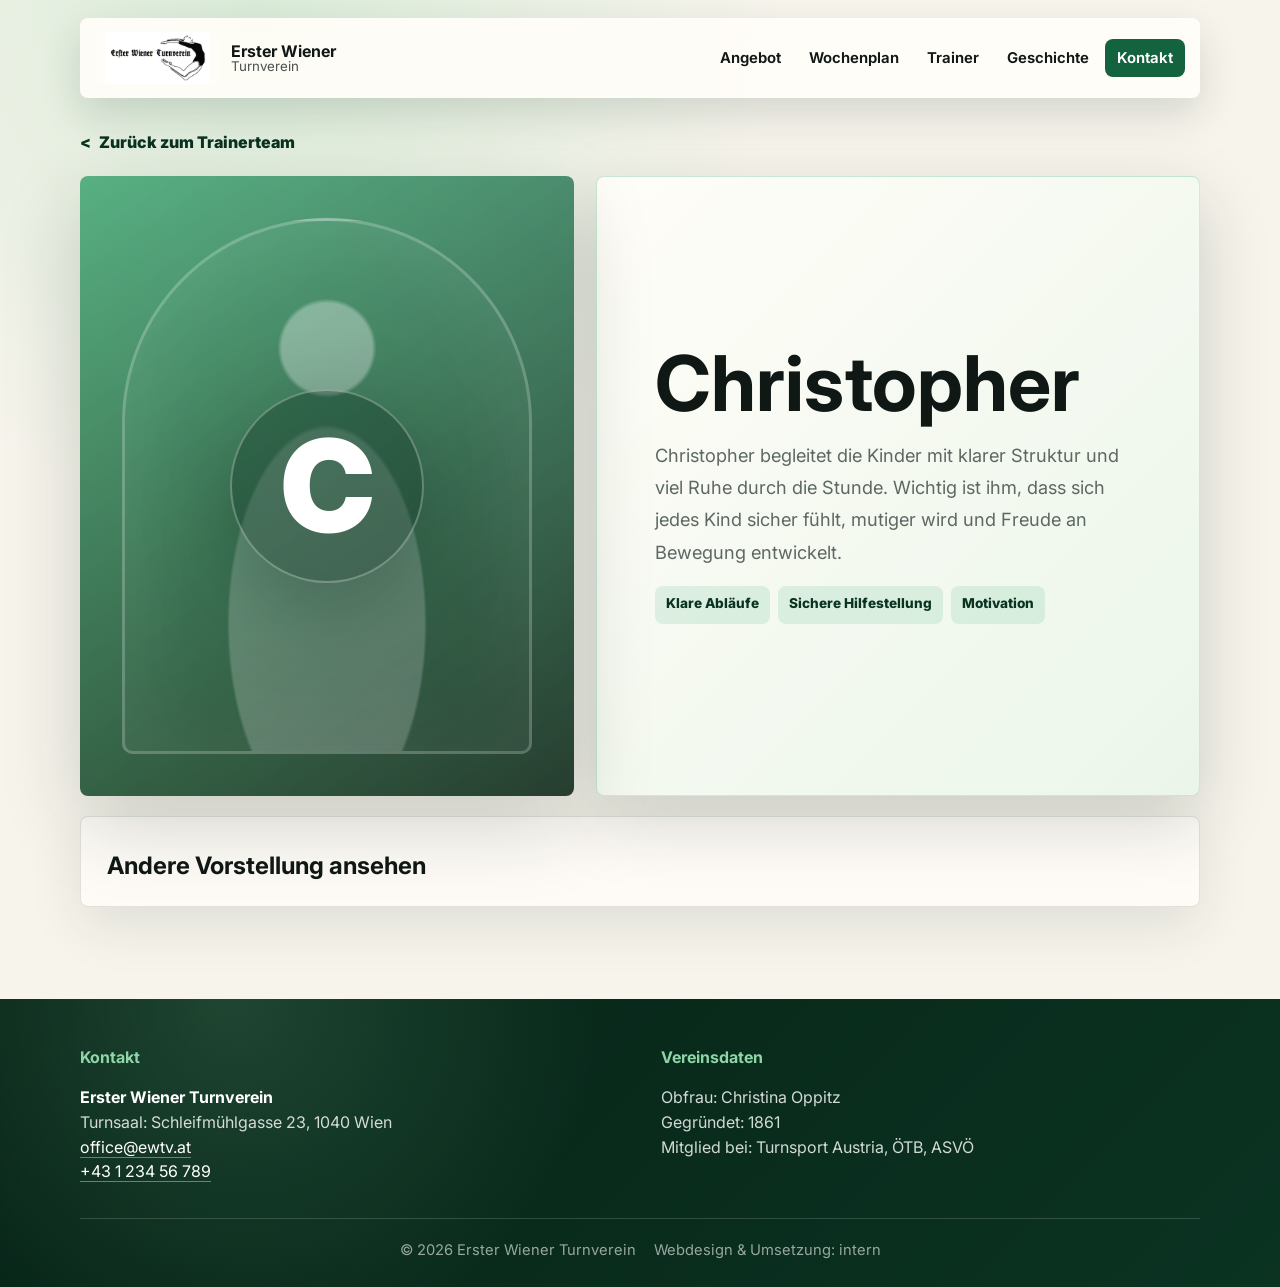
==== trainer.html @ 3a0a61b8 "Add files via upload" ====
<!doctype html>
<html lang="de">
  <head>
    <meta charset="utf-8">
    <meta name="viewport" content="width=device-width, initial-scale=1">
    <meta name="description" content="Trainerinnen und Trainer des Ersten Wiener Turnvereins.">
    <title>Trainerteam | Erster Wiener Turnverein</title>
    <link rel="preconnect" href="https://fonts.googleapis.com">
    <link rel="preconnect" href="https://fonts.gstatic.com" crossorigin>
    <link href="https://fonts.googleapis.com/css2?family=Inter:wght@400;500;600;700;800&display=swap" rel="stylesheet">
    <link rel="stylesheet" href="styles.css">
  </head>
  <body class="trainer-page">
    <header class="site-header is-scrolled" data-header>
      <a class="brand" href="index.html#start" aria-label="Erster Wiener Turnverein Startseite">
        <span class="brand-mark">
          <img src="assets/ewtv-logo.png" alt="" aria-hidden="true">
        </span>
        <span>
          <strong>Erster Wiener</strong>
          <small>Turnverein</small>
        </span>
      </a>
      <button class="menu-toggle" type="button" aria-label="Menü öffnen" aria-expanded="false" data-menu-toggle>
        <span></span>
        <span></span>
      </button>
      <nav class="main-nav" data-nav>
        <a href="index.html#angebot">Angebot</a>
        <a href="index.html#wochenplan">Wochenplan</a>
        <a href="index.html#trainer">Trainer</a>
        <a href="index.html#geschichte">Geschichte</a>
        <a class="nav-contact" href="index.html#kontakt">Kontakt</a>
      </nav>
    </header>

    <main class="trainer-profile-main" data-trainer-profile>
      <a class="back-link reveal" href="index.html#trainer">Zurück zum Trainerteam</a>

      <section class="trainer-profile reveal">
        <div class="trainer-profile-photo trainer-a" data-profile-photo data-initial="C"></div>
        <article class="trainer-profile-card">
          <p class="eyebrow" data-profile-label>Kleinkinder, Kinder & Wettkampfturnen</p>
          <h1 data-profile-name>Christopher</h1>
          <p class="trainer-profile-text" data-profile-text>
            Christopher begleitet die Kinder mit klarer Struktur und viel Ruhe durch die Stunde. Wichtig ist ihm, dass sich jedes Kind sicher fühlt, mutiger wird und Freude an Bewegung entwickelt.
          </p>
          <div class="trainer-focus-list" data-profile-focus>
            <span>Klare Abläufe</span>
            <span>Sichere Hilfestellung</span>
            <span>Motivation</span>
          </div>
        </article>
      </section>

      <section class="trainer-more reveal" aria-label="Andere Trainerinnen und Trainer">
        <div>
          <p class="eyebrow">Team wechseln</p>
          <h2>Andere Vorstellung ansehen</h2>
        </div>
        <div class="trainer-switcher trainer-switcher-links" data-profile-switcher></div>
      </section>
    </main>

    <footer class="site-footer">
      <div class="footer-inner">
        <div class="footer-column">
          <h2>Kontakt</h2>
          <p>
            <strong>Erster Wiener Turnverein</strong><br>
            Turnsaal: Schleifmühlgasse 23, 1040 Wien<br>
            <a href="mailto:office@ewtv.at">office@ewtv.at</a><br>
            <a href="tel:+43123456789">+43 1 234 56 789</a>
          </p>
        </div>
        <div class="footer-column">
          <h2>Vereinsdaten</h2>
          <p>
            Obfrau: Christina Oppitz<br>
            Gegründet: 1861<br>
            Mitglied bei: Turnsport Austria, ÖTB, ASVÖ
          </p>
        </div>
      </div>
      <div class="footer-bottom">
        <span>© 2026 Erster Wiener Turnverein</span>
        <span>Webdesign & Umsetzung: intern</span>
      </div>
    </footer>

    <script src="script.js"></script>
  </body>
</html>
---- styles.css ----
:root {
  --green-950: #062316;
  --green-850: #0b3322;
  --green-700: #14633f;
  --green-500: #1e9b63;
  --green-300: #8ed6a7;
  --cream: #f7f4ec;
  --paper: #fffdf8;
  --ink: #101816;
  --muted: #5d6864;
  --line: rgba(16, 24, 22, 0.12);
  --shadow: 0 24px 70px rgba(6, 35, 22, 0.18);
}

* {
  box-sizing: border-box;
}

html {
  scroll-behavior: smooth;
}

body {
  margin: 0;
  font-family: "Inter", Arial, sans-serif;
  color: var(--ink);
  background: var(--cream);
}

img {
  max-width: 100%;
  display: block;
}

a {
  color: inherit;
  text-decoration: none;
}

button {
  font: inherit;
}

.site-header {
  position: fixed;
  top: 18px;
  left: 50%;
  z-index: 20;
  width: min(1120px, calc(100% - 32px));
  transform: translateX(-50%);
  display: flex;
  align-items: center;
  justify-content: space-between;
  gap: 24px;
  padding: 12px 14px;
  color: #fff;
  background: rgba(6, 35, 22, 0.35);
  border: 1px solid rgba(255, 255, 255, 0.18);
  border-radius: 8px;
  backdrop-filter: blur(18px);
  transition: background 240ms ease, box-shadow 240ms ease;
}

.site-header.is-scrolled {
  color: var(--ink);
  background: rgba(255, 253, 248, 0.92);
  box-shadow: 0 16px 40px rgba(6, 35, 22, 0.14);
}

.brand {
  display: inline-flex;
  align-items: center;
  gap: 12px;
  min-width: 260px;
}

.brand-mark {
  display: inline-flex;
  align-items: center;
  justify-content: center;
  width: 124px;
  height: 54px;
  padding: 7px 10px;
  background: rgba(255, 253, 248, 0.95);
  border-radius: 8px;
}

.brand-mark img {
  display: block;
  width: 100%;
  height: auto;
}

.brand strong,
.brand small {
  display: block;
  line-height: 1.05;
}

.brand small {
  opacity: 0.75;
}

.main-nav {
  display: flex;
  align-items: center;
  gap: 4px;
}

.main-nav a {
  padding: 10px 12px;
  border-radius: 8px;
  font-size: 0.93rem;
  font-weight: 650;
  transition: background 180ms ease;
}

.main-nav a:hover {
  background: rgba(30, 155, 99, 0.16);
}

.main-nav .nav-contact {
  color: #fff;
  background: var(--green-700);
}

.menu-toggle {
  display: none;
}

.hero {
  position: relative;
  min-height: 92vh;
  isolation: isolate;
  overflow: hidden;
}

.hero img {
  position: absolute;
  inset: 0;
  z-index: -3;
  width: 100%;
  height: 100%;
  object-fit: cover;
}

.hero-shade {
  position: absolute;
  inset: 0;
  z-index: -2;
  background:
    linear-gradient(90deg, rgba(3, 18, 12, 0.86) 0%, rgba(3, 18, 12, 0.5) 35%, rgba(3, 18, 12, 0.12) 72%),
    linear-gradient(0deg, rgba(6, 35, 22, 0.55) 0%, rgba(6, 35, 22, 0) 45%);
}

.hero-content {
  width: min(1120px, calc(100% - 32px));
  margin: 0 auto;
  padding: 190px 0 180px;
  color: #fff;
}

.eyebrow {
  display: none;
  margin: 0 0 14px;
  color: var(--green-300);
  font-size: 0.82rem;
  font-weight: 800;
  letter-spacing: 0;
  text-transform: uppercase;
}

.hero h1 {
  width: min(780px, 100%);
  margin: 0;
  font-size: clamp(3.5rem, 8vw, 7.6rem);
  line-height: 0.9;
  letter-spacing: 0;
}

.hero-copy {
  width: min(620px, 100%);
  margin: 28px 0 0;
  color: rgba(255, 255, 255, 0.86);
  font-size: clamp(1.08rem, 2vw, 1.28rem);
  line-height: 1.6;
}

.hero-actions {
  display: flex;
  flex-wrap: wrap;
  gap: 12px;
  margin-top: 34px;
}

.button {
  display: inline-flex;
  align-items: center;
  justify-content: center;
  min-height: 48px;
  padding: 0 18px;
  border-radius: 8px;
  font-weight: 800;
  transition: transform 180ms ease, box-shadow 180ms ease, background 180ms ease;
}

.button:hover {
  transform: translateY(-2px);
}

.button.primary {
  color: #fff;
  background: var(--green-500);
  box-shadow: 0 14px 38px rgba(30, 155, 99, 0.3);
}

.button.secondary {
  color: #fff;
  background: rgba(255, 255, 255, 0.14);
  border: 1px solid rgba(255, 255, 255, 0.24);
}

.capacity-card {
  position: absolute;
  right: max(24px, calc((100vw - 1120px) / 2));
  bottom: 110px;
  width: min(360px, calc(100% - 48px));
  padding: 22px;
  color: #fff;
  background: rgba(6, 35, 22, 0.78);
  border: 1px solid rgba(255, 255, 255, 0.18);
  border-radius: 8px;
  box-shadow: var(--shadow);
  backdrop-filter: blur(16px);
}

.capacity-card strong {
  display: block;
  margin-bottom: 8px;
  font-size: 1.1rem;
}

.capacity-card p {
  margin: 0;
  color: rgba(255, 255, 255, 0.78);
  line-height: 1.5;
}

.status-dot {
  display: inline-block;
  width: 10px;
  height: 10px;
  margin-right: 8px;
  background: #ffcf5a;
  border-radius: 50%;
  box-shadow: 0 0 0 8px rgba(255, 207, 90, 0.16);
  animation: statusPulse 1400ms ease-in-out infinite;
}

@keyframes statusPulse {
  0%,
  100% {
    transform: scale(1);
    box-shadow: 0 0 0 7px rgba(255, 207, 90, 0.14);
  }
  50% {
    transform: scale(1.32);
    box-shadow: 0 0 0 13px rgba(255, 207, 90, 0.04);
  }
}

.intro-band {
  position: relative;
  margin-top: -76px;
  z-index: 2;
}

.intro-grid {
  width: min(1120px, calc(100% - 32px));
  margin: 0 auto;
  display: grid;
  grid-template-columns: repeat(3, 1fr);
  gap: 16px;
}

.intro-panel,
.offer-card,
.trainer-card,
.contact-card {
  border: 1px solid var(--line);
  border-radius: 8px;
  background: rgba(255, 253, 248, 0.94);
  box-shadow: var(--shadow);
}

.intro-panel {
  padding: 24px;
  transition: transform 220ms ease, box-shadow 220ms ease;
}

.intro-panel:hover {
  transform: translateY(-6px);
  box-shadow: 0 28px 80px rgba(6, 35, 22, 0.22);
}

.intro-panel span {
  color: var(--green-500);
  font-weight: 800;
}

.intro-panel h2,
.offer-card h3,
.trainer-card h3 {
  margin: 10px 0;
}

.intro-panel p,
.offer-card p,
.trainer-card p,
.section-heading p,
.story-content p,
.contact-card p {
  color: var(--muted);
  line-height: 1.65;
}

.section {
  width: min(1120px, calc(100% - 32px));
  margin: 0 auto;
  padding: 110px 0 0;
}

.section.overlap {
  padding-top: 130px;
}

.section-heading {
  width: min(680px, 100%);
  margin-bottom: 34px;
}

.section-heading h2,
.story-content h2,
.contact-card h2 {
  margin: 0;
  font-size: clamp(2rem, 4vw, 4.2rem);
  line-height: 1;
  letter-spacing: 0;
}

.program-explorer {
  display: grid;
  grid-template-columns: 280px 1fr;
  gap: 16px;
  align-items: stretch;
}

.program-tabs {
  display: grid;
  gap: 10px;
  align-content: start;
}

.program-tabs button,
.schedule-tools button,
.contact-picker button {
  min-height: 46px;
  padding: 0 14px;
  color: var(--ink);
  cursor: pointer;
  background: rgba(255, 253, 248, 0.78);
  border: 1px solid var(--line);
  border-radius: 8px;
  font-weight: 800;
  text-align: left;
  transition: transform 180ms ease, background 180ms ease, color 180ms ease, border-color 180ms ease;
}

.program-tabs button:hover,
.schedule-tools button:hover,
.contact-picker button:hover {
  transform: translateY(-2px);
  border-color: rgba(30, 155, 99, 0.38);
}

.program-tabs button.is-active,
.schedule-tools button.is-active,
.contact-picker button.is-active {
  color: #fff;
  background: var(--green-700);
  border-color: var(--green-700);
}

.program-stage {
  position: relative;
  min-height: 380px;
  padding: 28px;
  overflow: hidden;
  border: 1px solid var(--line);
  border-radius: 8px;
  background:
    linear-gradient(135deg, rgba(255, 253, 248, 0.96), rgba(142, 214, 167, 0.18)),
    var(--paper);
  box-shadow: var(--shadow);
}

.program-stage::after {
  content: "";
  position: absolute;
  right: -80px;
  bottom: -90px;
  width: 230px;
  height: 230px;
  background: radial-gradient(circle, rgba(30, 155, 99, 0.18), rgba(30, 155, 99, 0));
}

.program-panel {
  position: relative;
  z-index: 1;
  display: none;
  grid-template-columns: 64px 1fr;
  gap: 24px;
  opacity: 0;
  transform: translateX(18px);
}

.program-panel.is-active {
  display: grid;
  animation: panelIn 320ms ease forwards;
}

.program-panel h3 {
  margin: 12px 0;
  font-size: clamp(1.8rem, 4vw, 3.6rem);
  line-height: 1;
}

.program-panel p:not(.pill),
.program-panel li {
  color: var(--muted);
  line-height: 1.65;
}

.program-panel ul {
  display: grid;
  gap: 10px;
  margin: 20px 0 0;
  padding: 0;
  list-style: none;
}

.program-panel li {
  position: relative;
  padding-left: 24px;
}

.program-panel li::before {
  content: "";
  position: absolute;
  left: 0;
  top: 0.72em;
  width: 9px;
  height: 9px;
  background: var(--green-500);
  border-radius: 50%;
}

@keyframes panelIn {
  to {
    opacity: 1;
    transform: translateX(0);
  }
}

.card-top {
  display: flex;
  align-items: center;
  justify-content: space-between;
  gap: 12px;
}

.icon {
  display: grid;
  place-items: center;
  width: 42px;
  height: 42px;
  color: #fff;
  background: var(--green-700);
  border-radius: 8px;
  font-weight: 800;
}

.pill {
  display: inline-flex;
  margin: 0;
  padding: 7px 10px;
  color: var(--green-850);
  background: rgba(142, 214, 167, 0.28);
  border: 1px solid rgba(20, 99, 63, 0.18);
  border-radius: 999px;
  font-size: 0.8rem;
  font-weight: 800;
}

.schedule-section {
  width: 100%;
  padding-inline: max(16px, calc((100vw - 1120px) / 2));
  padding-bottom: 100px;
  background:
    linear-gradient(180deg, rgba(247, 244, 236, 0) 0%, var(--green-950) 18%),
    var(--green-950);
  color: #fff;
}

.finder-section {
  padding-bottom: 100px;
}

.finder,
.apparatus-lab,
.timeline {
  border: 1px solid var(--line);
  border-radius: 8px;
  background: var(--paper);
  box-shadow: var(--shadow);
}

.finder {
  display: grid;
  grid-template-columns: minmax(0, 0.9fr) minmax(320px, 1.1fr);
  gap: 0;
  overflow: hidden;
}

.finder-controls {
  position: relative;
  display: grid;
  grid-template-rows: auto 1fr;
  gap: 18px;
  min-height: 430px;
  padding: 30px;
  background: linear-gradient(145deg, rgba(142, 214, 167, 0.22), rgba(255, 253, 248, 0.78));
  overflow: hidden;
}

.quiz-progress {
  position: relative;
  z-index: 4;
  display: inline-flex;
  justify-self: center;
  gap: 7px;
  align-items: center;
  width: fit-content;
  max-width: 100%;
  min-height: 48px;
  padding: 6px 8px;
  background: rgba(255, 253, 248, 0.72);
  border: 1px solid rgba(20, 99, 63, 0.14);
  border-radius: 999px;
  box-shadow: inset 0 1px 0 rgba(255, 255, 255, 0.72), 0 14px 32px rgba(6, 35, 22, 0.08);
}

.quiz-progress span {
  position: relative;
  display: inline-flex;
  align-items: center;
  justify-content: center;
  gap: 8px;
  min-height: 36px;
  padding: 0 14px 0 8px;
  color: rgba(16, 24, 22, 0.58);
  background: transparent;
  border-radius: 999px;
  font-size: 0.72rem;
  font-weight: 900;
  text-align: center;
  transition: background 180ms ease, color 180ms ease;
}

.quiz-progress b {
  position: relative;
  z-index: 1;
  display: flex;
  align-items: center;
  justify-content: center;
  flex: 0 0 auto;
  width: 28px;
  height: 28px;
  color: var(--green-900);
  background: #fffdf8;
  border: 1px solid rgba(20, 99, 63, 0.12);
  border-radius: 50%;
  box-shadow: 0 8px 18px rgba(6, 35, 22, 0.08);
  font-size: 0.76rem;
}

.quiz-progress small {
  font-size: inherit;
  line-height: 1;
  white-space: nowrap;
}

.quiz-progress span.is-active {
  color: var(--green-900);
  background: rgba(142, 214, 167, 0.2);
}

.quiz-progress span.is-active b {
  color: #fff;
  background: var(--green-700);
  border-color: rgba(142, 214, 167, 0.8);
}

.quiz-progress span.is-done {
  color: var(--green-900);
  background: rgba(142, 214, 167, 0.1);
}

.quiz-progress span.is-done b {
  color: #fff;
  background: var(--green-500);
  border-color: rgba(142, 214, 167, 0.72);
}

.finder-controls label,
.quiz-block {
  display: grid;
  align-content: center;
  gap: 12px;
  font-weight: 800;
}

.quiz-block {
  grid-area: 2 / 1;
  opacity: 0;
  pointer-events: none;
  transform: translateX(42px);
  transition: opacity 260ms ease, transform 260ms ease;
}

.quiz-block.is-active {
  opacity: 1;
  pointer-events: auto;
  transform: translateX(0);
}

.quiz-block.is-complete {
  transform: translateX(-42px);
}

.quiz-block h3 {
  margin: 0;
  font-size: 1rem;
}

.finder-controls input[type="range"] {
  width: 100%;
  accent-color: var(--green-700);
}

.finder-controls output {
  display: inline-flex;
  width: fit-content;
  padding: 9px 12px;
  color: #fff;
  background: var(--green-700);
  border-radius: 8px;
  font-weight: 800;
}

.goal-buttons,
.quiz-options {
  display: grid;
  gap: 10px;
}

.goal-buttons button,
.quiz-options button,
.quiz-next,
.timeline-controls button {
  min-height: 44px;
  padding: 0 14px;
  color: var(--ink);
  cursor: pointer;
  background: rgba(255, 253, 248, 0.82);
  border: 1px solid var(--line);
  border-radius: 8px;
  font-weight: 800;
  text-align: left;
  transition: transform 180ms ease, background 180ms ease, color 180ms ease;
}

.goal-buttons button:hover,
.quiz-options button:hover,
.quiz-next:hover,
.timeline-controls button:hover {
  transform: translateY(-2px);
}

.goal-buttons button.is-active,
.quiz-options button.is-active,
.timeline-controls button.is-active {
  color: #fff;
  background: var(--green-700);
}

.quiz-next {
  justify-self: start;
  min-width: 132px;
  color: #fff;
  background: var(--green-700);
  border-color: rgba(20, 99, 63, 0.18);
}

.quiz-next:disabled {
  color: rgba(16, 24, 22, 0.42);
  cursor: not-allowed;
  background: rgba(255, 253, 248, 0.54);
  transform: none;
}

.finder-result {
  position: relative;
  display: grid;
  align-content: center;
  gap: 14px;
  min-height: 360px;
  padding: 38px;
  overflow: hidden;
}

.finder-result > :not(.finder-placeholder) {
  opacity: 0;
  pointer-events: none;
  transition: opacity 220ms ease;
}

.finder-result.is-complete > :not(.finder-placeholder) {
  opacity: 1;
  pointer-events: auto;
}

.finder-placeholder {
  position: relative;
  z-index: 2;
  display: grid;
  gap: 8px;
}

.finder-placeholder strong {
  font-size: clamp(1.7rem, 3vw, 2.8rem);
  line-height: 1;
}

.finder-placeholder span {
  color: var(--muted);
  font-size: 1.05rem;
  line-height: 1.5;
}

.finder-result.is-complete .finder-placeholder {
  display: none;
}

.finder-result::after {
  content: "";
  position: absolute;
  right: -64px;
  bottom: -74px;
  width: 210px;
  height: 210px;
  background: conic-gradient(from 90deg, rgba(30, 155, 99, 0.28), rgba(142, 214, 167, 0), rgba(30, 155, 99, 0.18));
  border-radius: 50%;
  animation: slowSpin 12s linear infinite;
}

.finder-result h3,
.apparatus-detail h3,
.timeline-panel h3 {
  position: relative;
  z-index: 1;
  margin: 0;
  font-size: clamp(2rem, 4vw, 4rem);
  line-height: 1;
}

.finder-result h3 {
  max-width: 100%;
  font-size: clamp(2rem, 3.2vw, 3.25rem);
  line-height: 1.05;
  hyphens: auto;
  overflow-wrap: anywhere;
}

.finder-result p:not(.eyebrow),
.apparatus-detail p:not(.eyebrow),
.timeline-panel p {
  position: relative;
  z-index: 1;
  color: var(--muted);
  line-height: 1.65;
}

.finder-extra {
  padding: 14px 16px;
  border: 1px solid rgba(30, 155, 99, 0.18);
  border-radius: 8px;
  background: rgba(142, 214, 167, 0.16);
  font-weight: 750;
}

.finder-result .button {
  position: relative;
  z-index: 1;
  width: fit-content;
}

.button.secondary.quiz-restart {
  position: absolute;
  left: 50%;
  top: 50%;
  z-index: 3;
  color: var(--green-900);
  cursor: pointer;
  background: rgba(142, 214, 167, 0.18);
  border: 1px solid rgba(20, 99, 63, 0.24);
  box-shadow: none;
  opacity: 0;
  pointer-events: none;
  transform: translate(-50%, -50%);
}

.button.secondary.quiz-restart:hover {
  color: #fff;
  background: var(--green-700);
  transform: translate(-50%, calc(-50% - 2px));
}

.finder-controls.is-complete .quiz-restart {
  opacity: 1;
  pointer-events: auto;
}

.finder-result .button[hidden] {
  display: none !important;
}

@keyframes slowSpin {
  to {
    transform: rotate(360deg);
  }
}

.schedule-section .section-heading {
  padding-top: 70px;
}

.schedule-section .section-heading p {
  color: rgba(255, 255, 255, 0.72);
}

.schedule {
  display: grid;
  gap: 16px;
  padding: 28px;
  overflow: hidden;
  border: 1px solid rgba(142, 214, 167, 0.2);
  border-radius: 8px;
  background: rgba(247, 244, 236, 0.08);
  box-shadow: inset 0 1px 0 rgba(255, 255, 255, 0.06);
}

.schedule-tools {
  display: grid;
  grid-template-columns: repeat(5, minmax(92px, 1fr));
  gap: 14px;
  margin: -10px 0 26px;
}

.schedule-tools button {
  min-height: 104px;
  color: rgba(255, 255, 255, 0.84);
  background: rgba(255, 255, 255, 0.08);
  border-color: rgba(142, 214, 167, 0.22);
  border-radius: 8px;
  font-size: clamp(1.25rem, 3vw, 2rem);
  font-weight: 900;
}

.schedule-tools button.is-active {
  color: #fff;
  background: var(--green-700);
  border-color: var(--green-300);
  box-shadow: 0 20px 54px rgba(0, 0, 0, 0.22);
}

.schedule-row {
  display: grid;
  grid-template-columns: minmax(160px, 0.8fr) minmax(220px, 1.5fr) auto;
  gap: 24px;
  align-items: center;
  width: 100%;
  padding: 24px 34px;
  color: var(--ink);
  text-align: left;
  cursor: pointer;
  background: rgba(255, 253, 248, 0.96);
  border: 0;
  border-left: 10px solid var(--green-300);
  border-radius: 8px;
  transition: background 180ms ease, transform 180ms ease, opacity 180ms ease;
}

.schedule-row:hover,
.schedule-row.is-selected {
  transform: translateX(6px);
  background: #fff;
  box-shadow: 0 20px 58px rgba(0, 0, 0, 0.18);
}

.schedule-row.is-hidden {
  display: none;
}

.schedule-time {
  color: var(--green-700);
  font-size: clamp(1.25rem, 3vw, 2rem);
  font-weight: 900;
}

.schedule-name {
  color: var(--ink);
  font-size: clamp(1.05rem, 2.3vw, 1.55rem);
  font-weight: 750;
}

.schedule-place {
  padding: 10px 14px;
  color: var(--green-950);
  background: rgba(6, 35, 22, 0.08);
  border-radius: 999px;
  font-weight: 900;
  white-space: nowrap;
}

.schedule-empty {
  padding: 34px;
  color: rgba(255, 255, 255, 0.78);
  text-align: center;
  border: 1px dashed rgba(142, 214, 167, 0.34);
  border-radius: 8px;
}

.schedule-empty.is-hidden {
  display: none;
}

.schedule-note {
  min-height: 58px;
  margin: 18px 0 0;
  padding: 18px 20px;
  color: rgba(255, 255, 255, 0.84);
  background: rgba(255, 255, 255, 0.08);
  border: 1px solid rgba(255, 255, 255, 0.14);
  border-radius: 8px;
}

.trainers {
  padding-bottom: 80px;
}

.apparatus-section {
  padding-bottom: 40px;
}

.apparatus-lab {
  display: grid;
  grid-template-columns: 1fr 1fr;
  min-height: 760px;
  overflow: hidden;
}

.apparatus-board {
  display: grid;
  grid-template-columns: 1fr 1fr;
  grid-template-rows: repeat(3, minmax(0, 1fr));
  background:
    linear-gradient(135deg, rgba(6, 35, 22, 0.94), rgba(20, 99, 63, 0.9)),
    var(--green-850);
}

.apparatus-item {
  position: relative;
  display: grid;
  place-items: center;
  min-height: 0;
  color: #fff;
  cursor: pointer;
  background: transparent;
  border: 1px solid rgba(255, 255, 255, 0.12);
  overflow: hidden;
  font-size: 1.1rem;
  font-weight: 800;
}

.apparatus-item::before {
  content: "";
  position: absolute;
  inset: 24px;
  border: 2px solid rgba(142, 214, 167, 0.4);
  border-radius: 999px;
  transform: scale(0.76);
  opacity: 0.4;
  transition: transform 220ms ease, opacity 220ms ease;
}

.apparatus-item:hover::before,
.apparatus-item.is-active::before {
  transform: scale(1);
  opacity: 1;
}

.apparatus-item.is-active {
  background: rgba(30, 155, 99, 0.34);
}

.apparatus-detail {
  display: grid;
  align-content: center;
  gap: 14px;
  padding: 40px;
  scroll-margin-top: 110px;
}

.apparatus-image {
  width: 100%;
  aspect-ratio: 16 / 10;
  object-fit: cover;
  border: 1px solid var(--line);
  border-radius: 8px;
  box-shadow: 0 18px 46px rgba(6, 35, 22, 0.12);
}

.motion-symbol {
  display: grid;
  place-items: center;
  width: 86px;
  height: 86px;
  color: #fff;
  background: var(--green-700);
  border-radius: 8px;
  font-size: 2.5rem;
  font-weight: 800;
  box-shadow: 0 18px 46px rgba(20, 99, 63, 0.24);
  animation: motionBounce 1600ms ease-in-out infinite;
}

@keyframes motionBounce {
  0%,
  100% {
    transform: translateY(0) rotate(-2deg);
  }
  50% {
    transform: translateY(-12px) rotate(3deg);
  }
}

.trainer-grid {
  display: grid;
  grid-template-columns: repeat(auto-fit, minmax(190px, 1fr));
  gap: 16px;
}

.trainer-card {
  display: grid;
  grid-template-columns: 1fr;
  gap: 14px;
  align-items: start;
  padding: 18px;
  min-height: 250px;
  overflow: hidden;
  cursor: pointer;
  transition: transform 220ms ease, box-shadow 220ms ease;
}

.trainer-card:hover,
.trainer-card:focus-visible,
.trainer-card.is-active {
  transform: translateY(-6px);
  box-shadow: 0 28px 80px rgba(6, 35, 22, 0.2);
}

.trainer-card.is-active {
  border-color: rgba(30, 155, 99, 0.48);
  background: linear-gradient(135deg, rgba(255, 253, 248, 0.96), rgba(142, 214, 167, 0.2));
}

.trainer-card:focus-visible {
  outline: 3px solid rgba(30, 155, 99, 0.42);
  outline-offset: 3px;
}

.trainer-card-link {
  display: inline-flex;
  align-items: center;
  margin-top: 14px;
  color: var(--green-700);
  font-size: 0.88rem;
  font-weight: 850;
}

.trainer-card-link::after {
  content: ">";
  margin-left: 8px;
  transition: transform 180ms ease;
}

.trainer-card:hover .trainer-card-link::after,
.trainer-card:focus-visible .trainer-card-link::after {
  transform: translateX(4px);
}

.trainer-photo {
  width: 100%;
  height: 118px;
  border-radius: 8px;
  background:
    linear-gradient(145deg, rgba(30, 155, 99, 0.72), rgba(6, 35, 22, 0.86)),
    linear-gradient(45deg, #d9c7a3, #fffdf8);
}

.trainer-badge {
  display: inline-flex;
  margin: 4px 0 10px;
  padding: 6px 8px;
  color: #fff;
  background: var(--green-700);
  border-radius: 8px;
  font-size: 0.78rem;
  font-weight: 800;
}

.trainer-card-summary {
  margin: 0;
}

.trainer-detail {
  display: grid;
  grid-template-columns: minmax(260px, 0.85fr) minmax(0, 1.15fr);
  gap: 28px;
  align-items: stretch;
  margin-top: 18px;
  padding: 24px;
  border: 1px solid rgba(30, 155, 99, 0.22);
  border-radius: 8px;
  background:
    linear-gradient(135deg, rgba(255, 253, 248, 0.98), rgba(142, 214, 167, 0.2)),
    var(--paper);
  box-shadow: 0 28px 80px rgba(6, 35, 22, 0.16);
}

.trainer-detail-photo {
  min-height: 360px;
  border-radius: 8px;
  background-size: cover;
}

.trainer-detail-copy {
  display: grid;
  align-content: center;
  gap: 14px;
  min-width: 0;
  padding: 18px 6px;
}

.trainer-detail-copy h3 {
  margin: 0;
  font-size: clamp(2rem, 4vw, 3.6rem);
  line-height: 0.95;
}

.trainer-detail-copy p:not(.eyebrow) {
  max-width: 620px;
  margin: 0;
  color: var(--muted);
  font-size: 1.04rem;
  line-height: 1.75;
}

.trainer-focus-list,
.trainer-switcher,
.trainer-detail-actions {
  display: flex;
  flex-wrap: wrap;
  gap: 8px;
}

.trainer-focus-list span,
.trainer-switcher button {
  min-height: 38px;
  padding: 9px 11px;
  border-radius: 8px;
  font-size: 0.85rem;
  font-weight: 800;
}

.trainer-focus-list span {
  color: var(--green-850);
  background: rgba(30, 155, 99, 0.12);
}

.trainer-detail-actions {
  margin-top: 8px;
}

.trainer-detail-actions button,
.trainer-switcher button {
  border: 1px solid rgba(20, 99, 63, 0.18);
  color: var(--green-850);
  background: rgba(255, 253, 248, 0.84);
  cursor: pointer;
  transition: background 180ms ease, transform 180ms ease, border-color 180ms ease;
}

.trainer-detail-actions button {
  min-height: 44px;
  padding: 10px 15px;
  border-radius: 8px;
  font-weight: 850;
}

.trainer-detail-actions button:hover,
.trainer-switcher button:hover,
.trainer-switcher button.is-active {
  border-color: rgba(30, 155, 99, 0.5);
  background: rgba(142, 214, 167, 0.22);
  transform: translateY(-2px);
}

.trainer-switcher {
  padding-top: 4px;
}

.trainer-a {
  background:
    linear-gradient(145deg, rgba(30, 155, 99, 0.72), rgba(6, 35, 22, 0.86)),
    linear-gradient(45deg, #d9c7a3, #fffdf8);
}

.trainer-page {
  background:
    radial-gradient(circle at 20% 0%, rgba(142, 214, 167, 0.28), transparent 32%),
    var(--cream);
}

.trainer-profile-main {
  width: min(1120px, calc(100% - 32px));
  margin: 0 auto;
  padding: 132px 0 92px;
}

.back-link {
  display: inline-flex;
  align-items: center;
  margin-bottom: 24px;
  color: var(--green-850);
  font-weight: 850;
}

.back-link::before {
  content: "<";
  margin-right: 8px;
}

.trainer-profile {
  display: grid;
  grid-template-columns: minmax(280px, 0.9fr) minmax(0, 1.1fr);
  gap: 22px;
  align-items: stretch;
}

.trainer-profile-photo {
  position: relative;
  display: grid;
  place-items: center;
  min-height: 620px;
  overflow: hidden;
  isolation: isolate;
  color: #fff;
  border-radius: 8px;
  background:
    linear-gradient(145deg, rgba(30, 155, 99, 0.72), rgba(6, 35, 22, 0.86)),
    linear-gradient(45deg, #d9c7a3, #fffdf8);
  background-size: cover;
  box-shadow: 0 28px 80px rgba(6, 35, 22, 0.18);
}

.trainer-profile-photo::before {
  content: "";
  position: absolute;
  inset: 42px;
  z-index: -1;
  border: 3px solid rgba(255, 255, 255, 0.24);
  border-radius: 999px 999px 52px 52px;
  background:
    radial-gradient(circle at 50% 24%, rgba(255, 255, 255, 0.34) 0 10%, transparent 11%),
    radial-gradient(ellipse at 50% 76%, rgba(255, 255, 255, 0.2) 0 34%, transparent 35%);
  box-shadow: inset 0 0 90px rgba(255, 255, 255, 0.08);
}

.trainer-profile-photo::after {
  content: attr(data-initial);
  display: grid;
  place-items: center;
  width: clamp(120px, 18vw, 190px);
  height: clamp(120px, 18vw, 190px);
  border: 2px solid rgba(255, 255, 255, 0.28);
  border-radius: 50%;
  background: rgba(6, 35, 22, 0.32);
  box-shadow: 0 28px 90px rgba(6, 35, 22, 0.32);
  font-size: clamp(4.4rem, 11vw, 8rem);
  font-weight: 900;
  line-height: 1;
}

.trainer-profile-card {
  display: grid;
  align-content: center;
  gap: 18px;
  padding: clamp(30px, 5vw, 58px);
  border: 1px solid rgba(30, 155, 99, 0.2);
  border-radius: 8px;
  background:
    linear-gradient(135deg, rgba(255, 253, 248, 0.98), rgba(142, 214, 167, 0.18)),
    var(--paper);
  box-shadow: var(--shadow);
}

.trainer-profile-card h1 {
  max-width: 100%;
  margin: 0;
  overflow-wrap: anywhere;
  font-size: clamp(2.8rem, 6vw, 5.2rem);
  line-height: 0.95;
}

.trainer-profile-text {
  max-width: 640px;
  margin: 0;
  color: var(--muted);
  font-size: 1.14rem;
  line-height: 1.78;
}

.trainer-more {
  display: grid;
  grid-template-columns: minmax(220px, 0.45fr) minmax(0, 1fr);
  gap: 20px;
  align-items: center;
  margin-top: 20px;
  padding: 26px;
  border: 1px solid var(--line);
  border-radius: 8px;
  background: rgba(255, 253, 248, 0.82);
  box-shadow: 0 18px 54px rgba(6, 35, 22, 0.1);
}

.trainer-more h2 {
  margin: 8px 0 0;
}

.trainer-switcher-links a {
  min-height: 38px;
  padding: 9px 11px;
  border: 1px solid rgba(20, 99, 63, 0.18);
  border-radius: 8px;
  color: var(--green-850);
  background: rgba(255, 253, 248, 0.84);
  font-size: 0.85rem;
  font-weight: 800;
  transition: background 180ms ease, transform 180ms ease, border-color 180ms ease;
}

.trainer-switcher-links a:hover,
.trainer-switcher-links a.is-active {
  border-color: rgba(30, 155, 99, 0.5);
  background: rgba(142, 214, 167, 0.22);
  transform: translateY(-2px);
}

.trainer-b {
  background:
    linear-gradient(145deg, rgba(20, 99, 63, 0.76), rgba(16, 24, 22, 0.82)),
    linear-gradient(45deg, #9bb9c6, #fffdf8);
}

.trainer-c {
  background:
    linear-gradient(145deg, rgba(30, 155, 99, 0.68), rgba(66, 55, 43, 0.82)),
    linear-gradient(45deg, #d7c2b3, #fffdf8);
}

.trainer-d {
  background:
    linear-gradient(145deg, rgba(142, 214, 167, 0.7), rgba(6, 35, 22, 0.86)),
    linear-gradient(45deg, #efd7a6, #fffdf8);
}

.trainer-e {
  background:
    linear-gradient(145deg, rgba(30, 155, 99, 0.66), rgba(38, 67, 56, 0.86)),
    linear-gradient(45deg, #c9d8c3, #fffdf8);
}

.trainer-f {
  background:
    linear-gradient(145deg, rgba(93, 178, 127, 0.72), rgba(16, 24, 22, 0.84)),
    linear-gradient(45deg, #ead0c1, #fffdf8);
}

.trainer-g {
  background:
    linear-gradient(145deg, rgba(20, 99, 63, 0.74), rgba(96, 82, 54, 0.82)),
    linear-gradient(45deg, #d6ddba, #fffdf8);
}

.trainer-h {
  background:
    linear-gradient(145deg, rgba(30, 155, 99, 0.68), rgba(10, 52, 40, 0.86)),
    linear-gradient(45deg, #bdd8d0, #fffdf8);
}

.story {
  display: grid;
  grid-template-columns: minmax(0, 1.2fr) minmax(320px, 0.8fr);
  gap: 18px;
  width: min(1120px, calc(100% - 32px));
  margin: 0 auto 110px;
  align-items: stretch;
}

.story-content {
  padding: 54px;
  color: #fff;
  background: var(--green-850);
  border-radius: 8px;
}

.story-content p {
  color: rgba(255, 255, 255, 0.78);
}

.story-stack {
  display: grid;
  gap: 12px;
  align-content: center;
}

.story-stack span {
  display: block;
  padding: 20px;
  background: var(--paper);
  border: 1px solid var(--line);
  border-radius: 8px;
  box-shadow: 0 16px 40px rgba(6, 35, 22, 0.09);
  font-weight: 800;
  transition: transform 220ms ease, background 220ms ease;
}

.story-stack span:hover {
  transform: translateX(8px);
  background: rgba(142, 214, 167, 0.28);
}

.story-stack span:nth-child(even) {
  transform: translateX(-24px);
}

.story-stack span:nth-child(even):hover {
  transform: translateX(-12px);
}

.timeline-section {
  padding-top: 0;
  padding-bottom: 92px;
}

.timeline {
  display: grid;
  grid-template-columns: 260px 1fr;
  overflow: hidden;
}

.timeline-controls {
  display: grid;
  gap: 10px;
  align-content: center;
  padding: 24px;
  background: rgba(142, 214, 167, 0.18);
}

.timeline-panel {
  min-height: 300px;
  padding: 42px;
  background:
    linear-gradient(135deg, rgba(255, 253, 248, 0.96), rgba(247, 244, 236, 0.82)),
    var(--paper);
}

.timeline-panel span {
  display: inline-flex;
  margin-bottom: 16px;
  padding: 8px 10px;
  color: #fff;
  background: var(--green-700);
  border-radius: 8px;
  font-weight: 800;
}

.contact-section {
  padding: 0 16px 96px;
}

.faq-section {
  padding-top: 0;
  padding-bottom: 92px;
}

.faq-list {
  display: grid;
  gap: 12px;
}

.faq-item {
  overflow: hidden;
  border: 1px solid var(--line);
  border-radius: 8px;
  background: var(--paper);
  box-shadow: 0 14px 44px rgba(6, 35, 22, 0.08);
}

.faq-item button {
  display: flex;
  align-items: center;
  justify-content: space-between;
  gap: 18px;
  width: 100%;
  padding: 22px;
  color: var(--ink);
  text-align: left;
  cursor: pointer;
  background: transparent;
  border: 0;
  font-weight: 800;
}

.faq-item strong {
  display: grid;
  flex: 0 0 auto;
  place-items: center;
  width: 34px;
  height: 34px;
  color: #fff;
  background: var(--green-700);
  border-radius: 8px;
  transition: transform 180ms ease;
}

.faq-item p {
  max-height: 0;
  margin: 0;
  padding: 0 22px;
  color: var(--muted);
  line-height: 1.65;
  opacity: 0;
  transition: max-height 260ms ease, padding 260ms ease, opacity 260ms ease;
}

.faq-item.is-open p {
  max-height: 220px;
  padding: 0 22px 22px;
  opacity: 1;
}

.faq-item.is-open strong {
  transform: rotate(45deg);
}

.contact-card {
  display: grid;
  grid-template-columns: 1fr auto;
  gap: 28px;
  align-items: center;
  width: min(1120px, 100%);
  margin: 0 auto;
  padding: 38px;
  background:
    linear-gradient(135deg, rgba(255, 253, 248, 0.94), rgba(142, 214, 167, 0.18)),
    var(--paper);
}

.mail-button {
  min-width: 238px;
}

.contact-picker {
  display: flex;
  flex-wrap: wrap;
  gap: 8px;
  margin-top: 20px;
}

.contact-picker button {
  min-height: 40px;
  text-align: center;
}

.site-footer {
  padding: 48px max(18px, calc((100vw - 1120px) / 2)) 28px;
  color: rgba(255, 255, 255, 0.78);
  background:
    radial-gradient(circle at 18% 0%, rgba(142, 214, 167, 0.18), transparent 34%),
    linear-gradient(135deg, var(--green-950), var(--green-850));
}

.footer-inner {
  display: grid;
  grid-template-columns: repeat(2, minmax(0, 1fr));
  gap: 42px;
  padding-bottom: 34px;
  border-bottom: 1px solid rgba(255, 255, 255, 0.16);
}

.footer-column h2 {
  margin: 0 0 18px;
  color: var(--green-300);
  font-size: 1rem;
  letter-spacing: 0;
}

.footer-column p {
  margin: 0;
  max-width: 440px;
  color: rgba(255, 255, 255, 0.82);
  font-size: 1rem;
  line-height: 1.55;
}

.site-footer strong,
.site-footer a {
  color: #fff;
}

.site-footer a {
  text-decoration: underline;
  text-decoration-color: rgba(142, 214, 167, 0.55);
  text-underline-offset: 4px;
}

.footer-bottom {
  display: flex;
  flex-wrap: wrap;
  justify-content: center;
  gap: 10px 18px;
  padding-top: 22px;
  color: rgba(255, 255, 255, 0.58);
  font-size: 0.92rem;
  text-align: center;
}

body.js-enabled .reveal {
  opacity: 0;
  transform: translateY(28px);
  transition: opacity 700ms ease, transform 700ms ease;
}

body.js-enabled .reveal.is-visible {
  opacity: 1;
  transform: translateY(0);
}

@media (prefers-reduced-motion: reduce) {
  .status-dot,
  .finder-result::after,
  .motion-symbol {
    animation: none;
  }
}

@media (max-width: 920px) {
  .menu-toggle {
    display: grid;
    gap: 6px;
    width: 44px;
    height: 44px;
    place-content: center;
    color: inherit;
    background: rgba(255, 255, 255, 0.12);
    border: 1px solid rgba(255, 255, 255, 0.18);
    border-radius: 8px;
  }

  .menu-toggle span {
    display: block;
    width: 20px;
    height: 2px;
    background: currentColor;
  }

  .main-nav {
    position: absolute;
    top: calc(100% + 8px);
    left: 0;
    right: 0;
    display: none;
    padding: 8px;
    background: rgba(255, 253, 248, 0.96);
    border: 1px solid var(--line);
    border-radius: 8px;
    box-shadow: var(--shadow);
  }

  .main-nav.is-open {
    display: grid;
  }

  .main-nav a {
    color: var(--ink);
  }

  .main-nav .nav-contact {
    color: #fff;
  }

  .hero-content {
    padding: 150px 0 34px;
  }

  .capacity-card {
    position: relative;
    right: auto;
    bottom: auto;
    width: min(520px, calc(100% - 32px));
    margin: 0 auto 34px;
  }

  .intro-grid,
  .program-explorer,
  .finder,
  .apparatus-lab,
  .trainer-grid,
  .trainer-detail,
  .trainer-profile,
  .trainer-more,
  .story,
  .timeline,
  .contact-card,
  .footer-inner {
    grid-template-columns: 1fr;
  }

  .program-tabs {
    grid-template-columns: repeat(5, minmax(0, 1fr));
  }

  .program-tabs button {
    text-align: center;
  }

  .schedule-tools {
    grid-template-columns: repeat(5, minmax(54px, 1fr));
    gap: 8px;
  }

  .schedule-tools button {
    min-height: 72px;
    padding: 12px 8px;
  }

  .schedule-row {
    grid-template-columns: 1fr;
    gap: 8px;
  }

  .schedule-row.head {
    display: none;
  }

  .story-stack span:nth-child(even) {
    transform: none;
  }

  .apparatus-board {
    min-height: 560px;
  }

  .trainer-detail-photo {
    min-height: 260px;
  }

  .trainer-profile-main {
    padding-top: 112px;
  }

  .trainer-profile-photo {
    min-height: 360px;
  }
}

@media (max-width: 560px) {
  .site-header {
    top: 10px;
    width: calc(100% - 20px);
  }

  .brand {
    min-width: 0;
  }

  .brand-mark {
    width: 78px;
    height: 38px;
    padding: 5px 7px;
  }

  .brand strong {
    max-width: 150px;
    white-space: nowrap;
    overflow: hidden;
    text-overflow: ellipsis;
  }

  .hero {
    min-height: auto;
  }

  .hero h1 {
    font-size: 3.25rem;
  }

  .button,
  .mail-button {
    width: 100%;
  }

  .intro-band {
    margin-top: 0;
  }

  .section,
  .section.overlap {
    padding-top: 82px;
  }

  .story-content,
  .contact-card {
    padding: 26px;
  }

  .program-tabs {
    grid-template-columns: 1fr;
  }

  .program-stage {
    min-height: 520px;
    padding: 22px;
  }

  .program-panel {
    grid-template-columns: 1fr;
  }

  .quiz-progress {
    display: grid;
    grid-template-columns: repeat(2, minmax(0, 1fr));
    width: 100%;
    min-height: 44px;
    padding: 5px;
  }

  .quiz-progress span {
    min-height: 32px;
    padding: 0 6px;
    font-size: 0.66rem;
    gap: 5px;
  }

  .quiz-progress b {
    width: 22px;
    height: 22px;
    font-size: 0.7rem;
  }

  .quiz-progress small {
    max-width: 54px;
    overflow: hidden;
    text-overflow: ellipsis;
  }

  .finder-result {
    min-height: 320px;
    padding: 26px;
  }

  .finder-result .button {
    width: 100%;
  }

  .apparatus-board {
    grid-template-columns: 1fr;
    grid-template-rows: repeat(6, minmax(96px, 1fr));
    min-height: 640px;
  }

  .apparatus-detail,
  .trainer-detail,
  .trainer-profile-card,
  .trainer-more,
  .timeline-panel {
    padding: 26px;
  }

  .trainer-detail-actions button,
  .trainer-switcher button {
    flex: 1 1 auto;
  }

  .trainer-profile-photo {
    min-height: 280px;
  }

  .trainer-profile-card h1 {
    font-size: 3rem;
  }
}
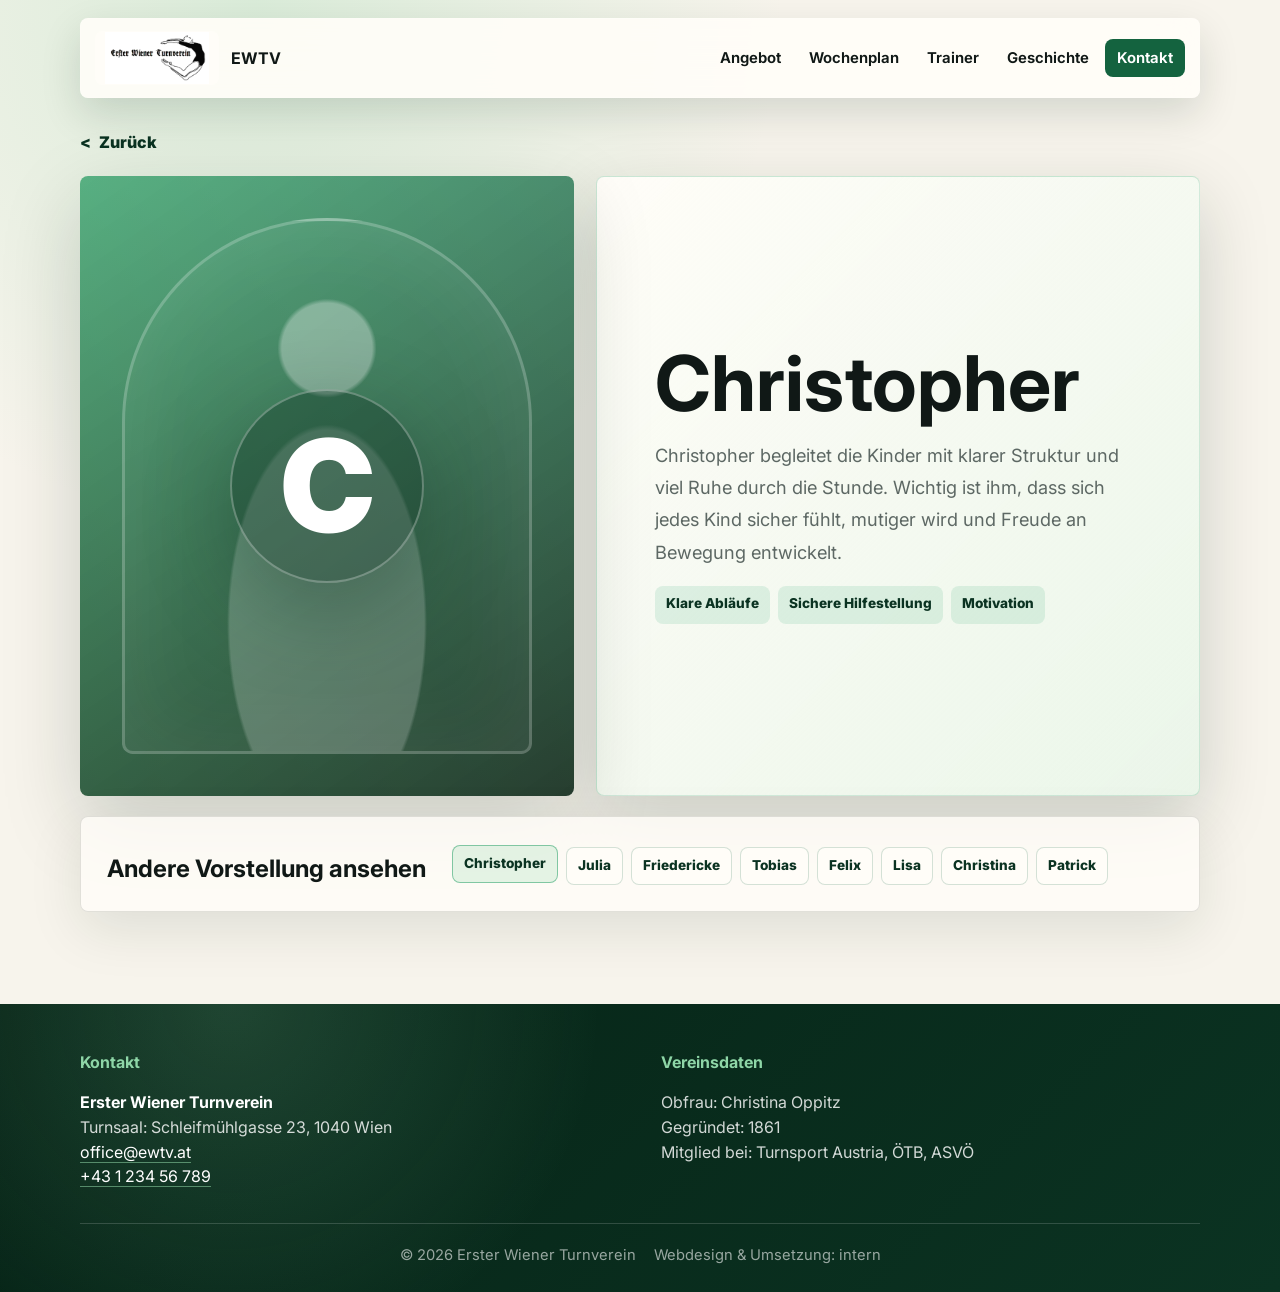
==== commit c5441cc2: "Update trainer.html" ====
--- a/trainer.html
+++ b/trainer.html
@@ -17,8 +17,8 @@
           <img src="assets/ewtv-logo.png" alt="" aria-hidden="true">
         </span>
         <span>
-          <strong>Erster Wiener</strong>
-          <small>Turnverein</small>
+          <strong>EWTV</strong>
+         
         </span>
       </a>
       <button class="menu-toggle" type="button" aria-label="Menü öffnen" aria-expanded="false" data-menu-toggle>
@@ -35,7 +35,7 @@
     </header>
 
     <main class="trainer-profile-main" data-trainer-profile>
-      <a class="back-link reveal" href="index.html#trainer">Zurück zum Trainerteam</a>
+      <a class="back-link reveal" href="index.html#trainer">Zurück</a>
 
       <section class="trainer-profile reveal">
         <div class="trainer-profile-photo trainer-a" data-profile-photo data-initial="C"></div>
--- a/styles.css
+++ b/styles.css
@@ -529,6 +529,7 @@
   display: grid;
   grid-template-columns: minmax(0, 0.9fr) minmax(320px, 1.1fr);
   gap: 0;
+  width: 100%;
   overflow: hidden;
 }
 
@@ -540,6 +541,7 @@
   min-height: 430px;
   padding: 30px;
   background: linear-gradient(145deg, rgba(142, 214, 167, 0.22), rgba(255, 253, 248, 0.78));
+  min-width: 0;
   overflow: hidden;
 }
 
@@ -632,6 +634,7 @@
 
 .quiz-block {
   grid-area: 2 / 1;
+  min-width: 0;
   opacity: 0;
   pointer-events: none;
   transform: translateX(42px);
@@ -672,12 +675,14 @@
 .quiz-options {
   display: grid;
   gap: 10px;
+  min-width: 0;
 }
 
 .goal-buttons button,
 .quiz-options button,
 .quiz-next,
 .timeline-controls button {
+  min-width: 0;
   min-height: 44px;
   padding: 0 14px;
   color: var(--ink);
@@ -687,6 +692,9 @@
   border-radius: 8px;
   font-weight: 800;
   text-align: left;
+  white-space: normal;
+  overflow-wrap: anywhere;
+  line-height: 1.18;
   transition: transform 180ms ease, background 180ms ease, color 180ms ease;
 }
 
@@ -725,6 +733,7 @@
   align-content: center;
   gap: 14px;
   min-height: 360px;
+  min-width: 0;
   padding: 38px;
   overflow: hidden;
 }
@@ -733,6 +742,10 @@
   opacity: 0;
   pointer-events: none;
   transition: opacity 220ms ease;
+}
+
+.finder-result:not(.is-complete) > :not(.finder-placeholder) {
+  display: none;
 }
 
 .finder-result.is-complete > :not(.finder-placeholder) {
